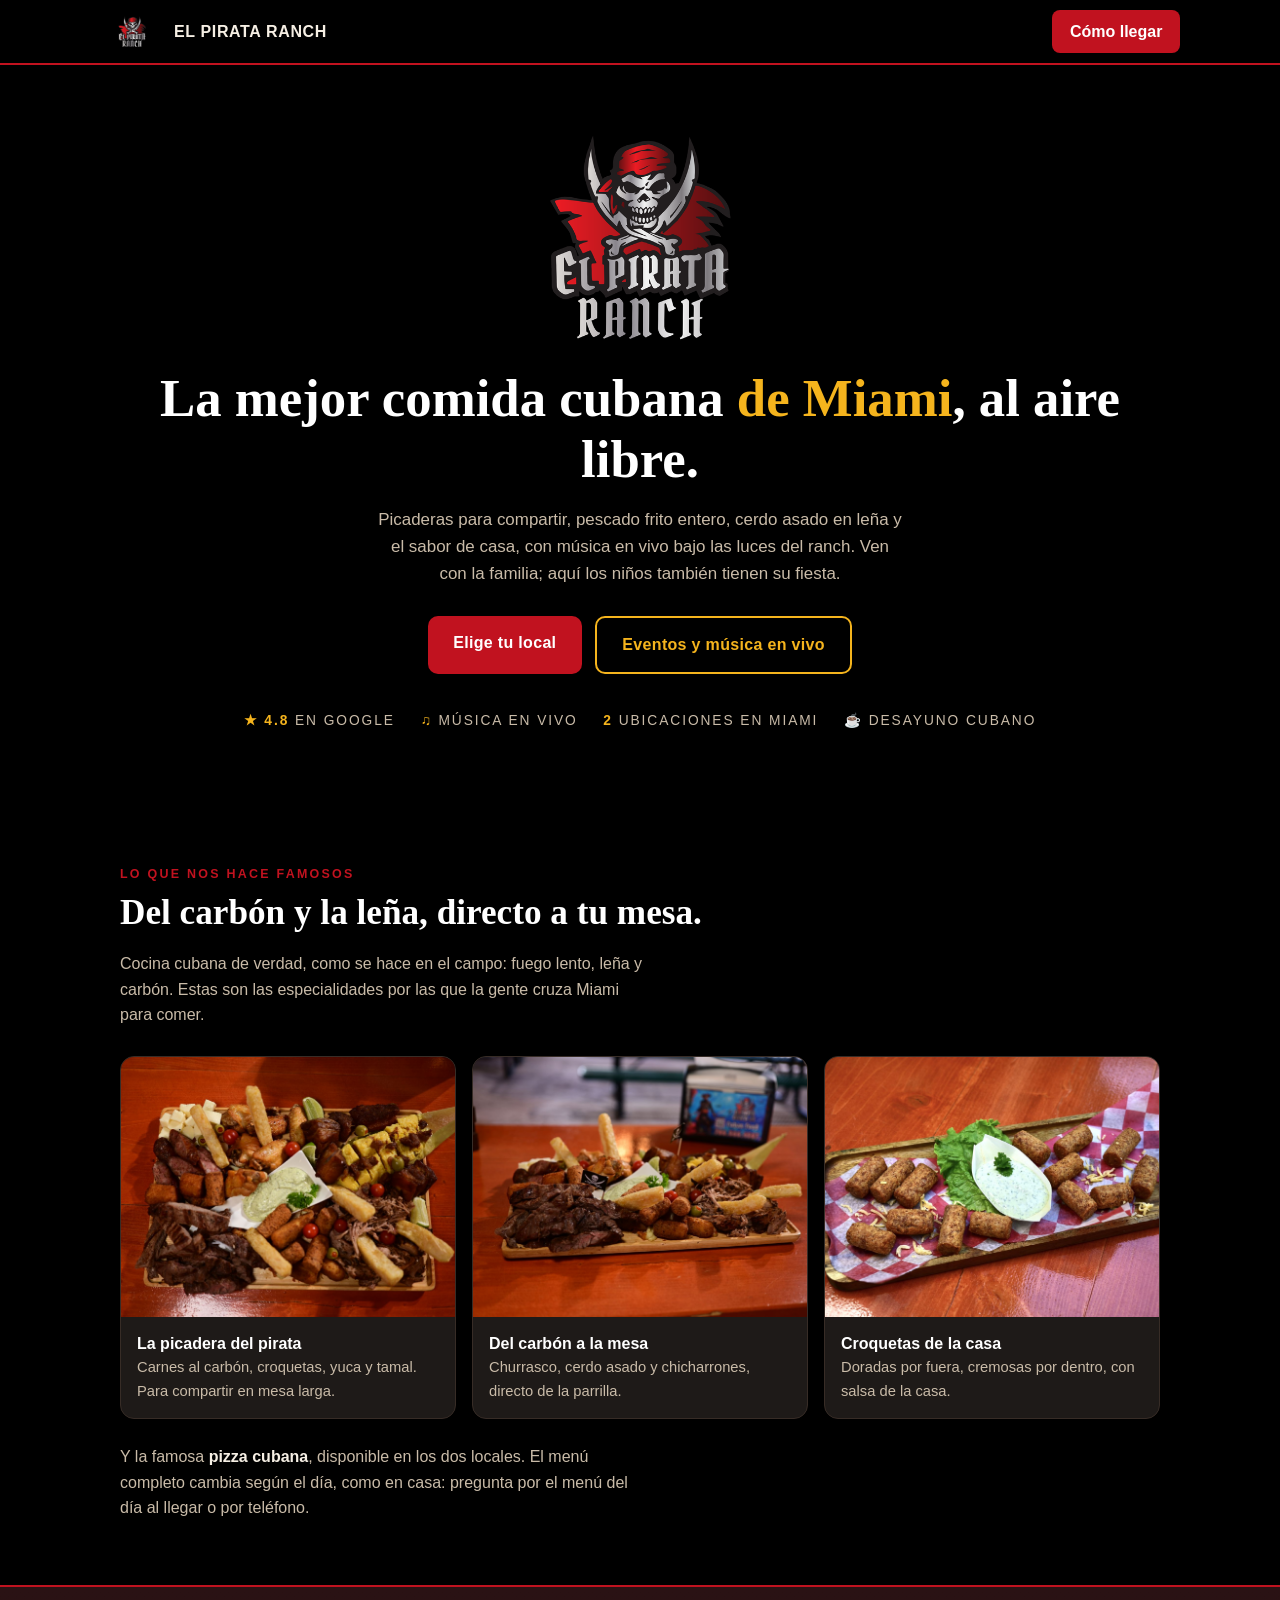
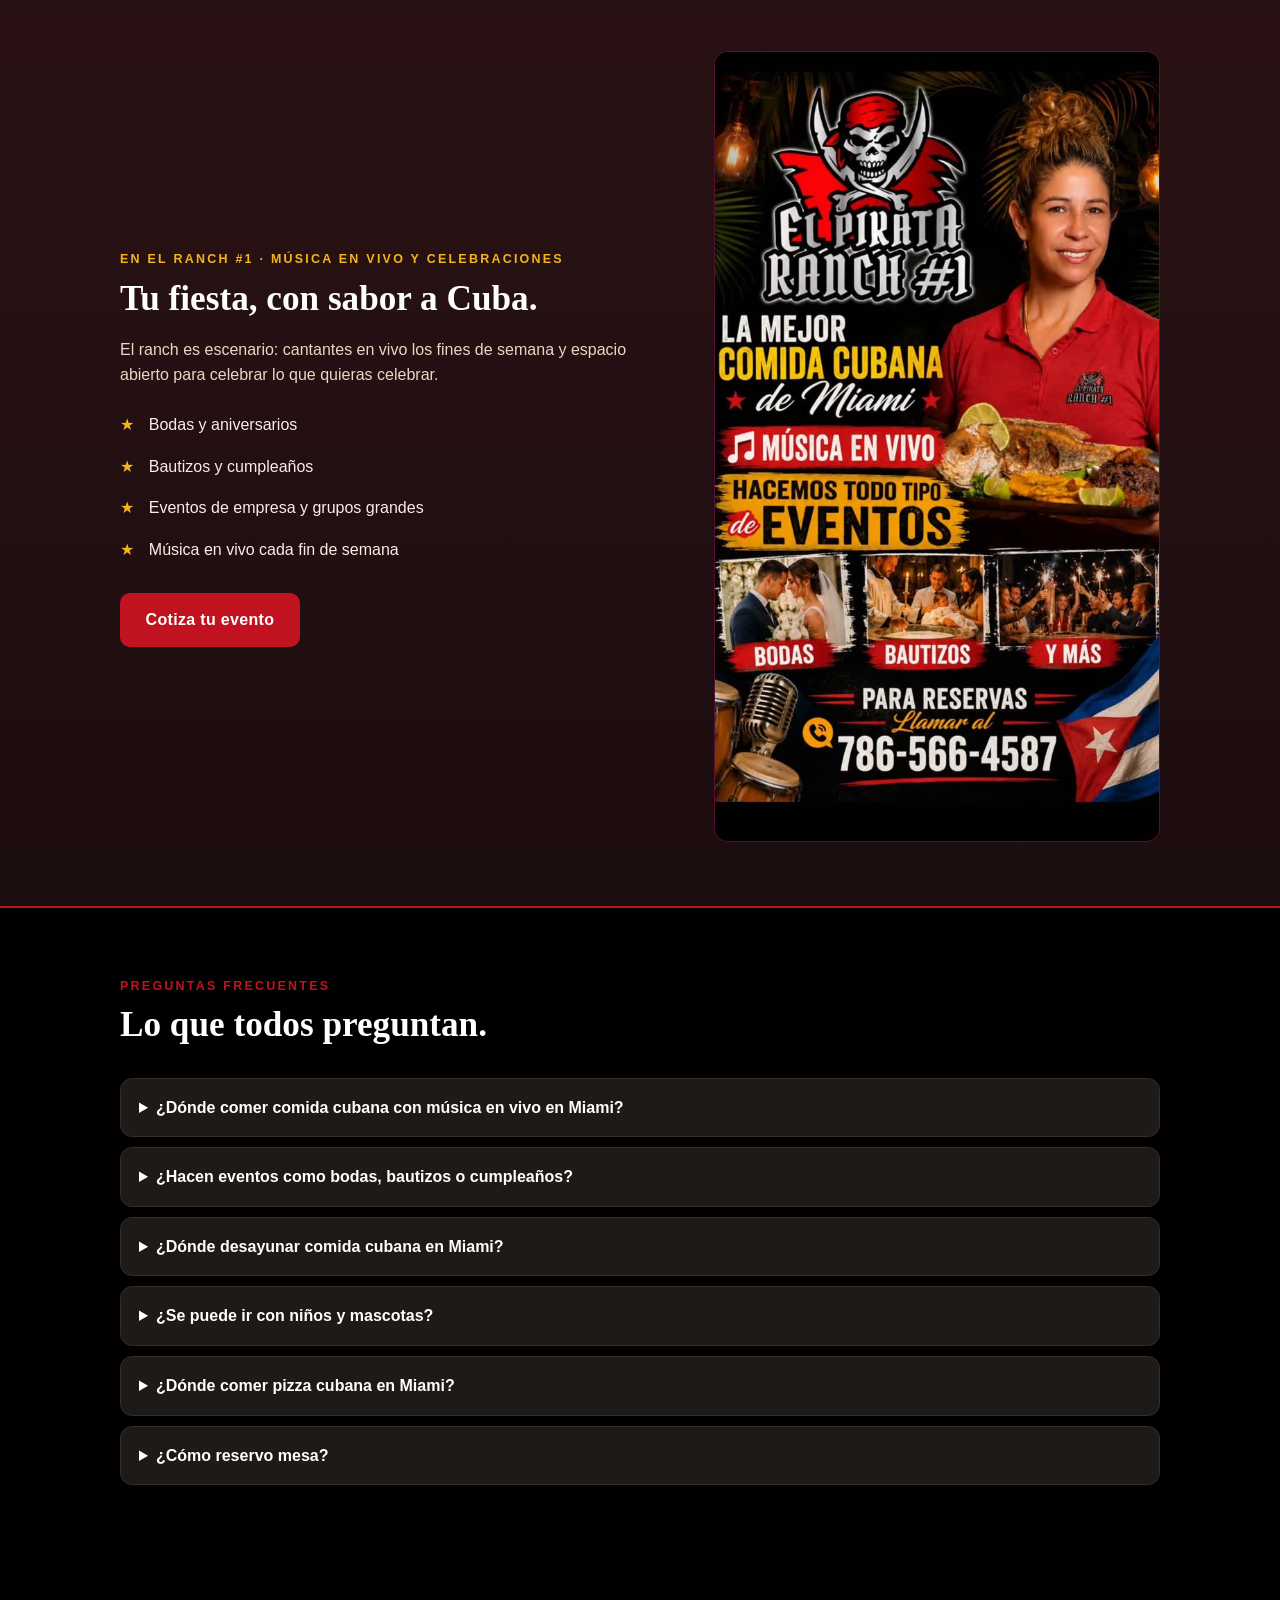
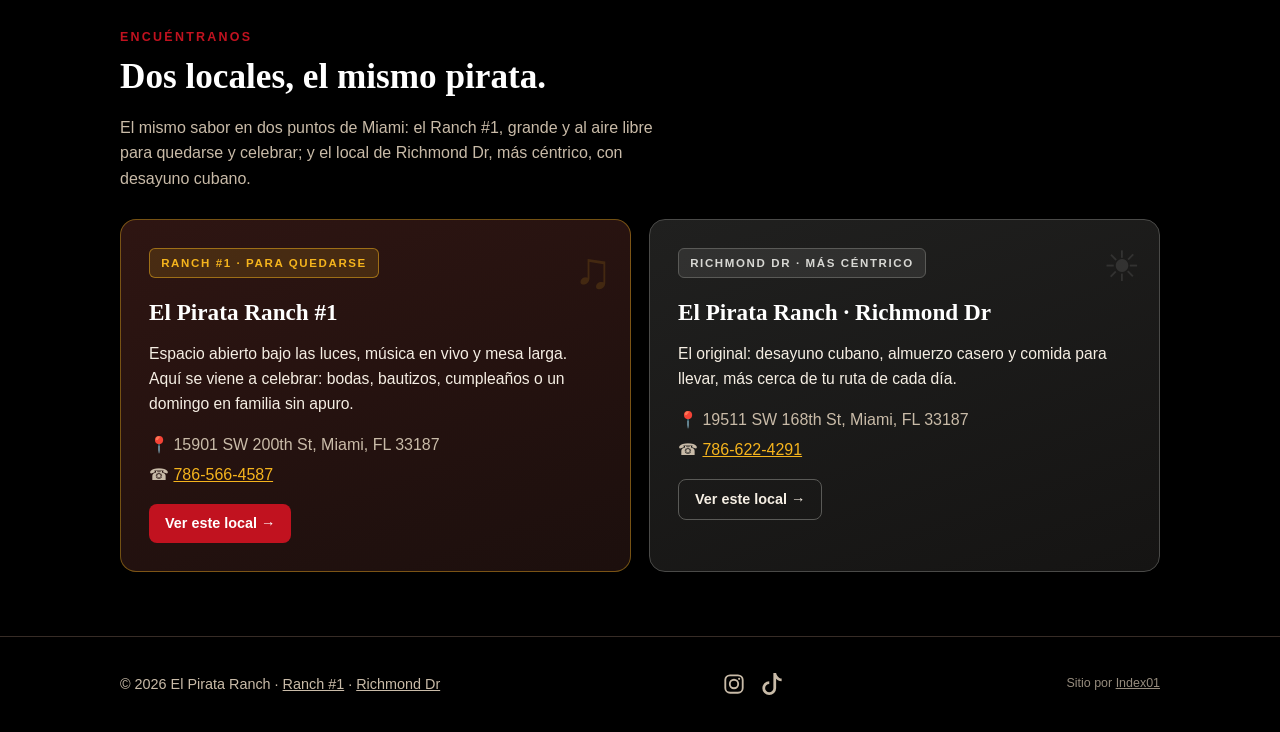
==== index.html @ 40184f6e "Correccion gramatical: por las que la gente cruza Miami Co-Authored-By: Claude Fable 5 <noreply@anth" ====
<!DOCTYPE html>
<html lang="es">
<head>
<meta charset="utf-8">
<meta name="viewport" content="width=device-width, initial-scale=1">
<title>El Pirata Ranch | Restaurante cubano al aire libre en Miami · Música en vivo y eventos</title>
<meta name="description" content="Restaurante cubano al aire libre en Miami: picaderas, pescado frito entero, cerdo asado en leña, música en vivo los fines de semana y eventos. Dos locales en la zona de Redland, Richmond y Homestead (33187). Llama y reserva.">
<link rel="canonical" href="https://elpirataranch.com/">
<meta property="og:type" content="website">
<meta property="og:locale" content="es_US">
<meta property="og:title" content="El Pirata Ranch | Comida cubana al aire libre en Miami">
<meta property="og:description" content="Comida cubana auténtica, música en vivo y eventos. Dos ubicaciones en Miami.">
<meta property="og:image" content="https://elpirataranch.com/img/picadera-cenital.jpg">
<meta property="og:url" content="https://elpirataranch.com/">
<link rel="icon" href="/favicon.ico" sizes="48x48">
<link rel="icon" type="image/png" sizes="32x32" href="/img/favicon-32.png">
<link rel="icon" type="image/png" sizes="192x192" href="/img/favicon-192.png">
<link rel="apple-touch-icon" href="/img/apple-touch-icon.png">
<link rel="stylesheet" href="/styles.css">
<script type="application/ld+json">
{
  "@context": "https://schema.org",
  "@graph": [
    {
      "@type": "Restaurant",
      "@id": "https://elpirataranch.com/#brand",
      "name": "El Pirata Ranch",
      "alternateName": "El Pirata Cuban Food",
      "description": "Restaurante cubano al aire libre en el suroeste de Miami (zona Redland, Richmond y Homestead, 33187) con dos locales: picaderas, pescado frito entero, pizza cubana, cerdo asado en leña, música en vivo los fines de semana, eventos familiares y desayuno cubano.",
      "url": "https://elpirataranch.com/",
      "logo": "https://elpirataranch.com/img/logo-marca.png",
      "image": "https://elpirataranch.com/img/picadera-cenital.jpg",
      "servesCuisine": ["Cubana", "Cuban", "Latinoamericana"],
      "priceRange": "$10-30",
      "acceptsReservations": "True",
      "keywords": "restaurante cubano Miami, comida cubana Homestead, pizza cubana Miami, comida cubana al aire libre, música en vivo Miami, eventos bodas bautizos Miami, desayuno cubano, picadera cubana",
      "sameAs": ["https://www.instagram.com/elpirata_cubanfood/", "https://www.tiktok.com/@el.pirata.miami"]
    },
    {
      "@type": "FAQPage",
      "@id": "https://elpirataranch.com/#faq",
      "mainEntity": [
        {
          "@type": "Question",
          "name": "¿Dónde comer comida cubana con música en vivo en Miami?",
          "acceptedAnswer": { "@type": "Answer", "text": "En El Pirata Ranch #1 (15901 SW 200th St, Miami, FL 33187) hay cantantes en vivo los fines de semana, con cocina cubana de leña y carbón al aire libre. Reservas al 786-566-4587." }
        },
        {
          "@type": "Question",
          "name": "¿El Pirata Ranch hace eventos como bodas, bautizos o cumpleaños?",
          "acceptedAnswer": { "@type": "Answer", "text": "Sí. El Ranch #1 es un espacio abierto para bodas, bautizos, aniversarios, cumpleaños y eventos de empresa, con música en vivo y cocina cubana. Cotiza por teléfono al 786-566-4587." }
        },
        {
          "@type": "Question",
          "name": "¿Dónde desayunar comida cubana en Miami?",
          "acceptedAnswer": { "@type": "Answer", "text": "El Pirata Ranch de Richmond Dr (19511 SW 168th St, Miami, FL 33187) abre temprano todos los días con desayuno cubano, y sirve almuerzo casero y comida para llevar. Teléfono: 786-622-4291." }
        },
        {
          "@type": "Question",
          "name": "¿Se puede ir con niños y mascotas a El Pirata Ranch?",
          "acceptedAnswer": { "@type": "Answer", "text": "Sí. El ranch es al aire libre, familiar y pet-friendly: los niños tienen espacio para su fiesta y las mascotas son bienvenidas. Hay parking amplio y gratis." }
        },
        {
          "@type": "Question",
          "name": "¿Dónde comer pizza cubana en Miami?",
          "acceptedAnswer": { "@type": "Answer", "text": "En El Pirata Ranch la pizza cubana es una de las especialidades de la casa y está disponible en sus dos locales: Ranch #1 (15901 SW 200th St) y Richmond Dr (19511 SW 168th St), Miami, FL 33187." }
        },
        {
          "@type": "Question",
          "name": "¿Cómo reservo mesa en El Pirata Ranch?",
          "acceptedAnswer": { "@type": "Answer", "text": "Por teléfono: Ranch #1 al 786-566-4587 y Richmond Dr al 786-622-4291. Pedidos online próximamente en elpirataranch.com." }
        }
      ]
    },
    {
      "@type": "Restaurant",
      "@id": "https://elpirataranch.com/ranch-1/#local",
      "name": "El Pirata Ranch #1",
      "url": "https://elpirataranch.com/ranch-1/",
      "servesCuisine": "Cubana",
      "priceRange": "$20-30",
      "telephone": "+17865664587",
      "openingHours": ["Mo-We 08:00-20:00", "Th-Su 08:00-23:00"],
      "address": { "@type": "PostalAddress", "streetAddress": "15901 SW 200th St", "addressLocality": "Miami", "addressRegion": "FL", "postalCode": "33187", "addressCountry": "US" },
      "parentOrganization": { "@id": "https://elpirataranch.com/#brand" },
      "sameAs": ["https://www.yelp.com/biz/el-pirata-ranch-miami"]
    },
    {
      "@type": "Restaurant",
      "@id": "https://elpirataranch.com/richmond/#local",
      "name": "El Pirata Ranch · Richmond Dr",
      "url": "https://elpirataranch.com/richmond/",
      "servesCuisine": "Cubana",
      "priceRange": "$10-20",
      "telephone": "+17866224291",
      "address": { "@type": "PostalAddress", "streetAddress": "19511 SW 168th St", "addressLocality": "Miami", "addressRegion": "FL", "postalCode": "33187", "addressCountry": "US" },
      "openingHours": ["Mo-Th 06:00-20:00", "Fr-Su 06:00-23:00"],
      "parentOrganization": { "@id": "https://elpirataranch.com/#brand" }
    }
  ]
}
</script>
</head>
<body>

<header>
  <div class="wrap nav">
    <a class="brand" href="/"><img src="/img/logo-marca-320.png" alt="El Pirata Ranch" width="64" height="36"><span>EL PIRATA RANCH</span></a>
    <a class="call" href="#ubicaciones">Cómo llegar</a>
  </div>
</header>

<section class="hero">
  <div class="wrap">
    <img class="logo" src="/img/logo-marca.png" alt="El Pirata Ranch" width="760" height="422" fetchpriority="high">
    <h1>La mejor comida cubana <em>de Miami</em>, al aire libre.</h1>
    <p class="lede">Picaderas para compartir, pescado frito entero, cerdo asado en leña y el sabor de casa, con música en vivo bajo las luces del ranch. Ven con la familia; aquí los niños también tienen su fiesta.</p>
    <div class="cta">
      <a class="btn btn-rojo" href="#ubicaciones">Elige tu local</a>
      <a class="btn btn-borde" href="#eventos">Eventos y música en vivo</a>
    </div>
    <div class="badges">
      <span><b>★ 4.8</b> en Google</span>
      <span><b>♫</b> Música en vivo</span>
      <span><b>2</b> ubicaciones en Miami</span>
      <span><b>☕</b> Desayuno cubano</span>
    </div>
  </div>
</section>

<section id="especialidades">
  <div class="wrap">
    <span class="sub">Lo que nos hace famosos</span>
    <h2>Del carbón y la leña, directo a tu mesa.</h2>
    <p class="intro">Cocina cubana de verdad, como se hace en el campo: fuego lento, leña y carbón. Estas son las especialidades por las que la gente cruza Miami para comer.</p>
    <div class="grid3">
      <figure class="plato">
        <img src="/img/picadera-cenital.jpg" alt="Picadera de la casa: carnes al carbón, croquetas, yuca frita y tamal" loading="lazy">
        <figcaption class="cap"><b>La picadera del pirata</b><span>Carnes al carbón, croquetas, yuca y tamal. Para compartir en mesa larga.</span></figcaption>
      </figure>
      <figure class="plato">
        <img src="/img/picadera-mesa.jpg" alt="Churrasco, cerdo asado y yuca frita servidos en tabla sobre la mesa" loading="lazy">
        <figcaption class="cap"><b>Del carbón a la mesa</b><span>Churrasco, cerdo asado y chicharrones, directo de la parrilla.</span></figcaption>
      </figure>
      <figure class="plato">
        <img src="/img/croquetas.jpg" alt="Croquetas caseras con salsa verde de la casa" loading="lazy">
        <figcaption class="cap"><b>Croquetas de la casa</b><span>Doradas por fuera, cremosas por dentro, con salsa de la casa.</span></figcaption>
      </figure>
    </div>
    <p class="intro" style="margin-top:1.6rem">Y la famosa <b style="color:var(--crema)">pizza cubana</b>, disponible en los dos locales. El menú completo cambia según el día, como en casa: pregunta por el menú del día al llegar o por teléfono.</p>
  </div>
</section>

<section class="eventos" id="eventos">
  <div class="wrap ev-grid">
    <div>
      <span class="sub" style="color:var(--oro)">En el Ranch #1 · Música en vivo y celebraciones</span>
      <h2>Tu fiesta, con sabor a Cuba.</h2>
      <p class="intro" style="color:#e8d9c4">El ranch es escenario: cantantes en vivo los fines de semana y espacio abierto para celebrar lo que quieras celebrar.</p>
      <ul class="ev-lista">
        <li>Bodas y aniversarios</li>
        <li>Bautizos y cumpleaños</li>
        <li>Eventos de empresa y grupos grandes</li>
        <li>Música en vivo cada fin de semana</li>
      </ul>
      <div class="cta" style="justify-content:flex-start;margin-top:1.4rem">
        <a class="btn btn-rojo" href="tel:+17865664587">Cotiza tu evento</a>
      </div>
    </div>
    <div class="ev-foto"><img src="/img/foto3.jpg" alt="El Pirata Ranch: música en vivo, bodas, bautizos y más" loading="lazy"></div>
  </div>
</section>

<section id="preguntas">
  <div class="wrap">
    <span class="sub">Preguntas frecuentes</span>
    <h2>Lo que todos preguntan.</h2>
    <div class="faq">
      <details>
        <summary>¿Dónde comer comida cubana con música en vivo en Miami?</summary>
        <p>En <a href="/ranch-1/">El Pirata Ranch #1</a> (15901 SW 200th St, Miami, FL 33187) hay cantantes en vivo los fines de semana, con cocina cubana de leña y carbón al aire libre. Reservas al <a href="tel:+17865664587">786-566-4587</a>.</p>
      </details>
      <details>
        <summary>¿Hacen eventos como bodas, bautizos o cumpleaños?</summary>
        <p>Sí. El Ranch #1 es un espacio abierto para bodas, bautizos, aniversarios, cumpleaños y eventos de empresa, con música en vivo y cocina cubana. Cotiza por teléfono al <a href="tel:+17865664587">786-566-4587</a>.</p>
      </details>
      <details>
        <summary>¿Dónde desayunar comida cubana en Miami?</summary>
        <p>Nuestro local de <a href="/richmond/">Richmond Dr</a> (19511 SW 168th St, Miami, FL 33187) abre temprano todos los días con desayuno cubano, y sirve almuerzo casero y comida para llevar. Teléfono: <a href="tel:+17866224291">786-622-4291</a>.</p>
      </details>
      <details>
        <summary>¿Se puede ir con niños y mascotas?</summary>
        <p>Sí. El ranch es al aire libre, familiar y pet-friendly: los niños tienen espacio para su fiesta y las mascotas son bienvenidas. Hay parking amplio y gratis.</p>
      </details>
      <details>
        <summary>¿Dónde comer pizza cubana en Miami?</summary>
        <p>Aquí. La pizza cubana es una de las especialidades de la casa y está disponible en los dos locales: <a href="/ranch-1/">Ranch #1</a> y <a href="/richmond/">Richmond Dr</a>.</p>
      </details>
      <details>
        <summary>¿Cómo reservo mesa?</summary>
        <p>Por teléfono: Ranch #1 al <a href="tel:+17865664587">786-566-4587</a> y Richmond Dr al <a href="tel:+17866224291">786-622-4291</a>. Pedidos online próximamente en esta web.</p>
      </details>
    </div>
  </div>
</section>

<section id="ubicaciones">
  <div class="wrap">
    <span class="sub">Encuéntranos</span>
    <h2>Dos locales, el mismo pirata.</h2>
    <p class="intro">El mismo sabor en dos puntos de Miami: el Ranch #1, grande y al aire libre para quedarse y celebrar; y el local de Richmond Dr, más céntrico, con desayuno cubano.</p>
    <div class="grid2">
      <div class="loc ranchon">
        <span class="tag">Ranch #1 · Para quedarse</span>
        <h3>El Pirata Ranch #1</h3>
        <p class="espiritu">Espacio abierto bajo las luces, música en vivo y mesa larga. Aquí se viene a celebrar: bodas, bautizos, cumpleaños o un domingo en familia sin apuro.</p>
        <p>📍 15901 SW 200th St, Miami, FL 33187</p>
        <p>☎ <a href="tel:+17865664587">786-566-4587</a></p>
        <div class="acciones">
          <a href="/ranch-1/">Ver este local →</a>
        </div>
      </div>
      <div class="loc centrico">
        <span class="tag">Richmond Dr · Más céntrico</span>
        <h3>El Pirata Ranch · Richmond Dr</h3>
        <p class="espiritu">El original: desayuno cubano, almuerzo casero y comida para llevar, más cerca de tu ruta de cada día.</p>
        <p>📍 19511 SW 168th St, Miami, FL 33187</p>
        <p>☎ <a href="tel:+17866224291">786-622-4291</a></p>
        <div class="acciones">
          <a href="/richmond/">Ver este local →</a>
        </div>
      </div>
    </div>
  </div>
</section>

<footer>
  <div class="wrap f-row">
    <span>© 2026 El Pirata Ranch · <a href="/ranch-1/">Ranch #1</a> · <a href="/richmond/">Richmond Dr</a></span>
    <span class="social">
      <a class="ig" href="https://www.instagram.com/elpirata_cubanfood/" target="_blank" rel="noopener" aria-label="Instagram de El Pirata Ranch" title="@elpirata_cubanfood"><svg viewBox="0 0 24 24" fill="none" stroke="currentColor" stroke-width="2" stroke-linecap="round" aria-hidden="true"><rect x="2.5" y="2.5" width="19" height="19" rx="5.2"/><circle cx="12" cy="12" r="4.6"/><circle cx="17.6" cy="6.4" r="1.15" fill="currentColor" stroke="none"/></svg></a>
      <a class="ig" href="https://www.tiktok.com/@el.pirata.miami" target="_blank" rel="noopener" aria-label="TikTok de El Pirata Ranch" title="@el.pirata.miami"><svg viewBox="0 0 16 16" fill="currentColor" aria-hidden="true"><path d="M9 0h1.98c.144.715.54 1.617 1.235 2.512C12.895 3.389 13.797 4 15 4v2c-1.753 0-3.07-.814-4-1.829V11a5 5 0 1 1-5-5v2a3 3 0 1 0 3 3V0Z"/></svg></a>
    </span>
    <span class="idx">Sitio por <a href="https://index01.net" target="_blank" rel="noopener">Index01</a></span>
  </div>
</footer>

</body>
</html>
---- styles.css ----
:root{
  --rojo:#c1121f; --rojo-osc:#8f0e17; --oro:#f5b41d; --negro:#000;
  --carbon:#1e1a18; --crema:#f6efe4; --mut:#c9bba8;
  --serif:Georgia,'Times New Roman',serif;
  --sans:-apple-system,'Segoe UI',Roboto,Arial,sans-serif;
}
*{margin:0;padding:0;box-sizing:border-box}
body{background:var(--negro);color:var(--crema);font-family:var(--sans);line-height:1.6}
img{max-width:100%;display:block}
a{color:var(--oro)}
.wrap{max-width:1080px;margin:0 auto;padding:0 20px}

/* header */
header{position:sticky;top:0;z-index:50;background:rgba(0,0,0,.92);backdrop-filter:blur(8px);border-bottom:2px solid var(--rojo)}
.nav{display:flex;align-items:center;justify-content:space-between;padding:10px 0}
.brand{display:flex;align-items:center;gap:10px;text-decoration:none;color:var(--crema);font-weight:800;letter-spacing:.04em}
.brand img{width:64px;height:auto}
.nav a.call{background:var(--rojo);color:#fff;text-decoration:none;font-weight:800;padding:.55rem 1.1rem;border-radius:8px;white-space:nowrap}
.nav a.call:hover{background:var(--rojo-osc)}

/* hero */
.hero{position:relative;overflow:hidden;text-align:center;padding:56px 0 64px;background:#000}
.hero img.logo{width:min(420px,80vw);height:auto;margin:0 auto 14px}
.hero h1{font-family:var(--serif);font-size:clamp(1.9rem,5.4vw,3.3rem);line-height:1.15;color:#fff}
.hero h1 em{font-style:normal;color:var(--oro)}
.hero p.lede{max-width:56ch;margin:1rem auto 0;color:var(--mut);font-size:1.06rem}
.cta{display:flex;gap:.8rem;justify-content:center;flex-wrap:wrap;margin-top:1.8rem}
.btn{display:inline-block;padding:.9rem 1.6rem;border-radius:10px;font-weight:800;text-decoration:none;letter-spacing:.02em}
.btn-rojo{background:var(--rojo);color:#fff}.btn-rojo:hover{background:var(--rojo-osc)}
.btn-borde{border:2px solid var(--oro);color:var(--oro)}.btn-borde:hover{background:rgba(245,180,29,.12)}
.badges{display:flex;gap:1.6rem;justify-content:center;flex-wrap:wrap;margin-top:2.2rem;font-size:.86rem;color:var(--mut);text-transform:uppercase;letter-spacing:.14em}
.badges b{color:var(--oro)}

section{padding:64px 0}
h2{font-family:var(--serif);font-size:clamp(1.5rem,3.6vw,2.2rem);color:#fff;margin-bottom:.4rem}
.sub{color:var(--rojo);font-weight:800;text-transform:uppercase;letter-spacing:.18em;font-size:.78rem}
.intro{color:var(--mut);max-width:60ch;margin-top:.6rem}

/* especialidades */
.grid3{display:grid;grid-template-columns:repeat(3,1fr);gap:16px;margin-top:28px}
.plato{background:var(--carbon);border:1px solid #372c26;border-radius:14px;overflow:hidden}
.plato img{height:260px;width:100%;object-fit:cover}
.plato .cap{padding:14px 16px}
.plato .cap b{color:#fff}
.plato .cap span{display:block;color:var(--mut);font-size:.92rem}

/* eventos */
.eventos{background:linear-gradient(180deg,#2a1214,#1c0d0f);border-top:2px solid var(--rojo);border-bottom:2px solid var(--rojo)}
.ev-grid{display:grid;grid-template-columns:1.1fr .9fr;gap:clamp(20px,4vw,48px);align-items:center}
.ev-lista{list-style:none;margin-top:1rem}
.ev-lista li{padding:.5rem 0 .5rem 1.8rem;position:relative;color:var(--crema)}
.ev-lista li::before{content:"★";position:absolute;left:0;color:var(--oro)}
.ev-foto{border-radius:14px;overflow:hidden;border:1px solid #513}

/* ubicaciones */
.grid2{display:grid;grid-template-columns:1fr 1fr;gap:18px;margin-top:28px}
.loc{border-radius:16px;padding:28px;position:relative;overflow:hidden}
.loc h3{color:#fff;font-family:var(--serif);font-size:1.45rem;margin-top:.2rem}
.loc .tag{display:inline-block;font-size:.72rem;font-weight:800;letter-spacing:.14em;text-transform:uppercase;padding:.28rem .7rem;border-radius:6px;margin-bottom:.8rem}
.loc p{color:var(--mut);margin:.3rem 0}
.loc .espiritu{color:var(--crema);margin:.6rem 0 1rem;font-size:.98rem}
.loc .acciones{display:flex;gap:.6rem;flex-wrap:wrap;margin-top:1rem}
.loc .acciones a{border-radius:8px;padding:.5rem 1rem;text-decoration:none;font-weight:700;font-size:.9rem}
.loc.ranchon{background:linear-gradient(160deg,#2e1512,#1c0f0d);border:1px solid rgba(245,180,29,.4)}
.loc.ranchon::before{content:"♫";position:absolute;right:18px;top:10px;font-size:3.2rem;color:rgba(245,180,29,.14)}
.loc.ranchon .tag{background:rgba(245,180,29,.14);color:var(--oro);border:1px solid rgba(245,180,29,.5)}
.loc.ranchon .acciones a{background:var(--rojo);color:#fff}
.loc.centrico{background:linear-gradient(160deg,#20201f,#151413);border:1px solid #4a4a48}
.loc.centrico::before{content:"☀";position:absolute;right:18px;top:14px;font-size:2.6rem;color:rgba(255,255,255,.10)}
.loc.centrico .tag{background:rgba(255,255,255,.08);color:#d8d8d4;border:1px solid #5a5a57}
.loc.centrico .acciones a{border:1px solid #5a5a57;color:var(--crema)}
.loc.centrico .acciones a:hover{border-color:var(--oro);color:var(--oro)}

/* faq */
.faq{margin-top:24px}
.faq details{background:var(--carbon);border:1px solid #372c26;border-radius:12px;margin-bottom:10px;padding:0}
.faq summary{cursor:pointer;font-weight:700;color:#fff;padding:16px 18px;list-style-position:inside}
.faq summary:hover{color:var(--oro)}
.faq details p{padding:0 18px 16px;color:var(--mut)}

/* pagina de local */
.hero-local{padding:44px 0 52px;text-align:center;background:#000}
.hero-local img.logo{width:min(260px,60vw);height:auto;margin:0 auto 10px}
.hero-local h1{font-family:var(--serif);font-size:clamp(1.7rem,4.6vw,2.7rem);line-height:1.15;color:#fff}
.hero-local h1 em{font-style:normal;color:var(--oro)}
.hero-local p.lede{max-width:56ch;margin:.8rem auto 0;color:var(--mut)}
.ficha{background:var(--carbon);border:1px solid #372c26;border-radius:16px;padding:clamp(20px,4vw,36px);margin-top:28px}
.ficha p{margin:.35rem 0;color:var(--crema)}
.ficha .dato{color:var(--mut)}
.galeria{display:grid;grid-template-columns:1fr 1fr;gap:16px;margin-top:28px}
.galeria figure{border-radius:14px;overflow:hidden;border:1px solid #372c26}
.volver{display:inline-block;margin-top:1.2rem;font-weight:700}

footer{border-top:1px solid #372c26;padding:36px 0;color:var(--mut);font-size:.9rem}
.f-row{display:flex;justify-content:space-between;gap:1rem;flex-wrap:wrap;align-items:center}
footer a{color:var(--mut)}
footer .idx{font-size:.78rem;opacity:.75}
.social{display:flex;gap:16px;align-items:center}
a.ig{display:inline-flex;align-items:center;color:var(--mut)}
a.ig:hover{color:var(--oro)}
a.ig svg{display:block;width:22px;height:22px}

@media(max-width:840px){
  .grid3{grid-template-columns:1fr}
  .grid2{grid-template-columns:1fr}
  .ev-grid{grid-template-columns:1fr}
  .galeria{grid-template-columns:1fr}
  .plato img{height:200px}
}
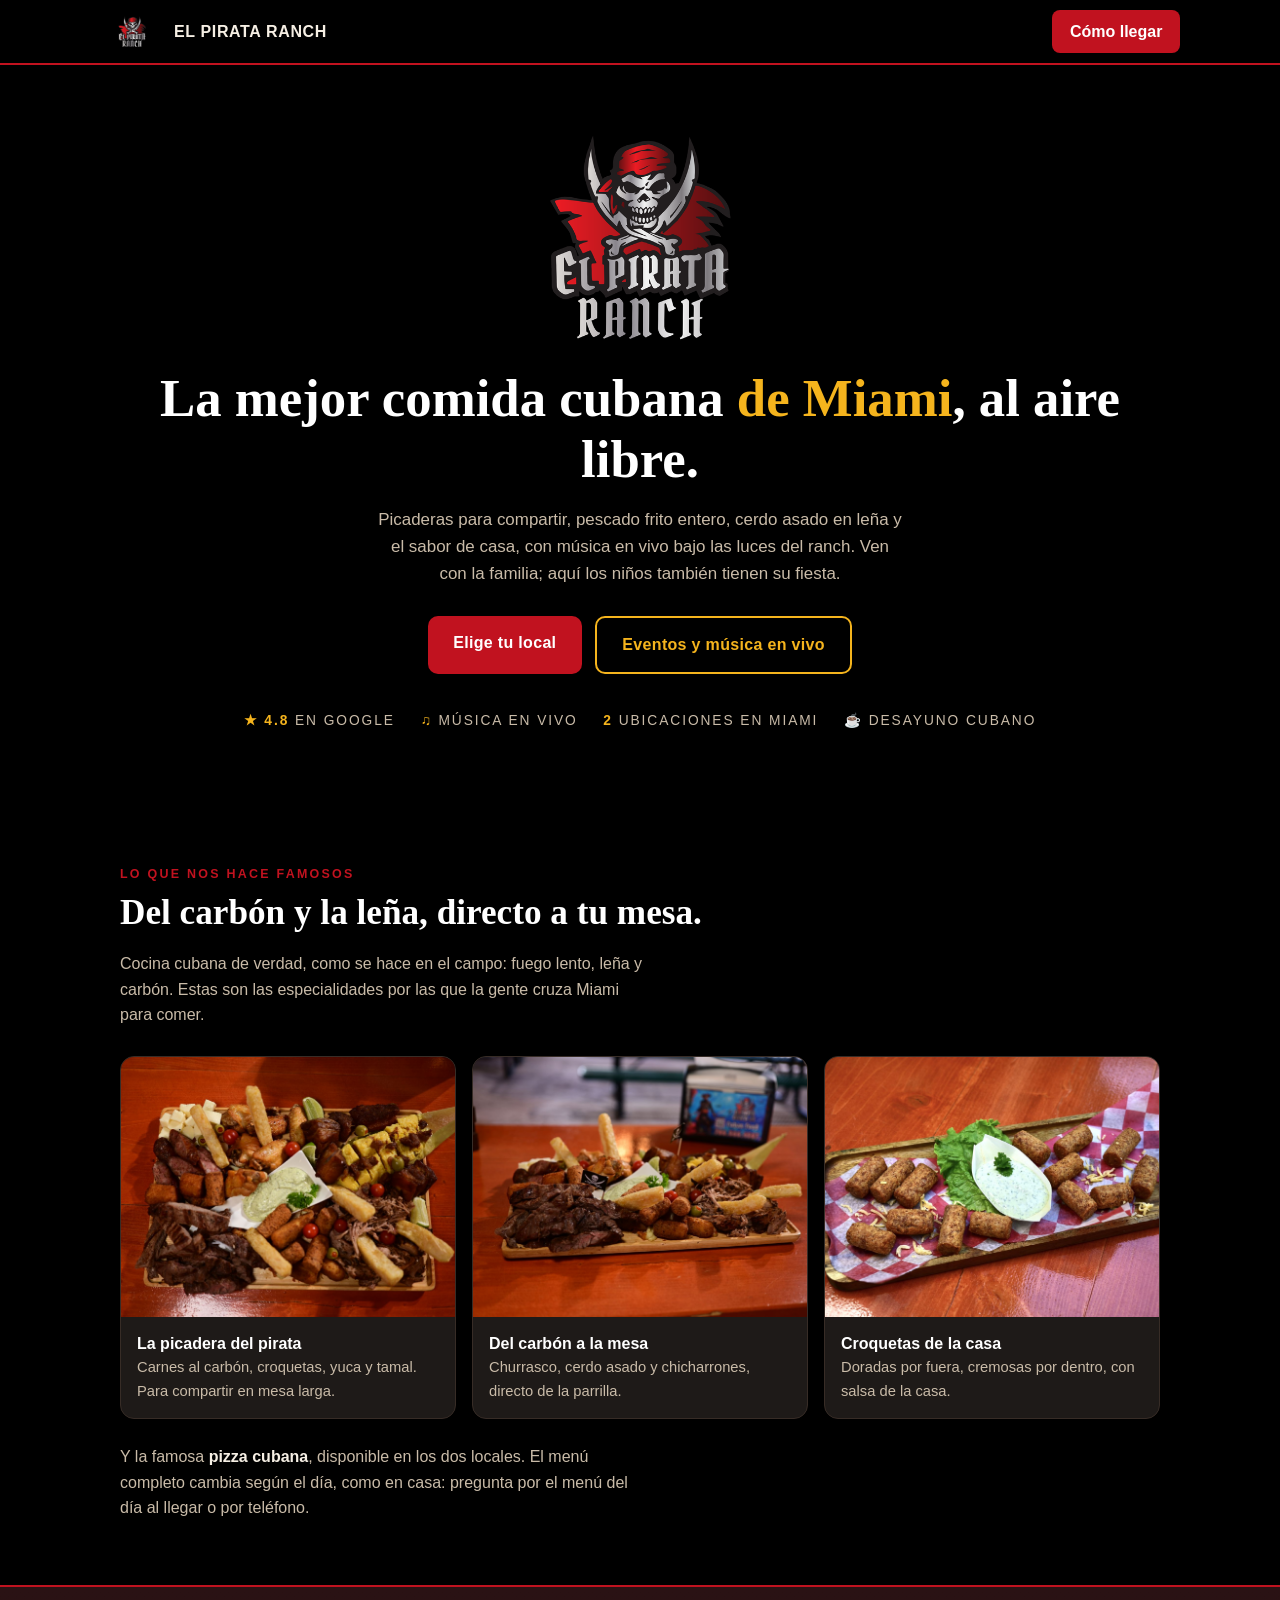
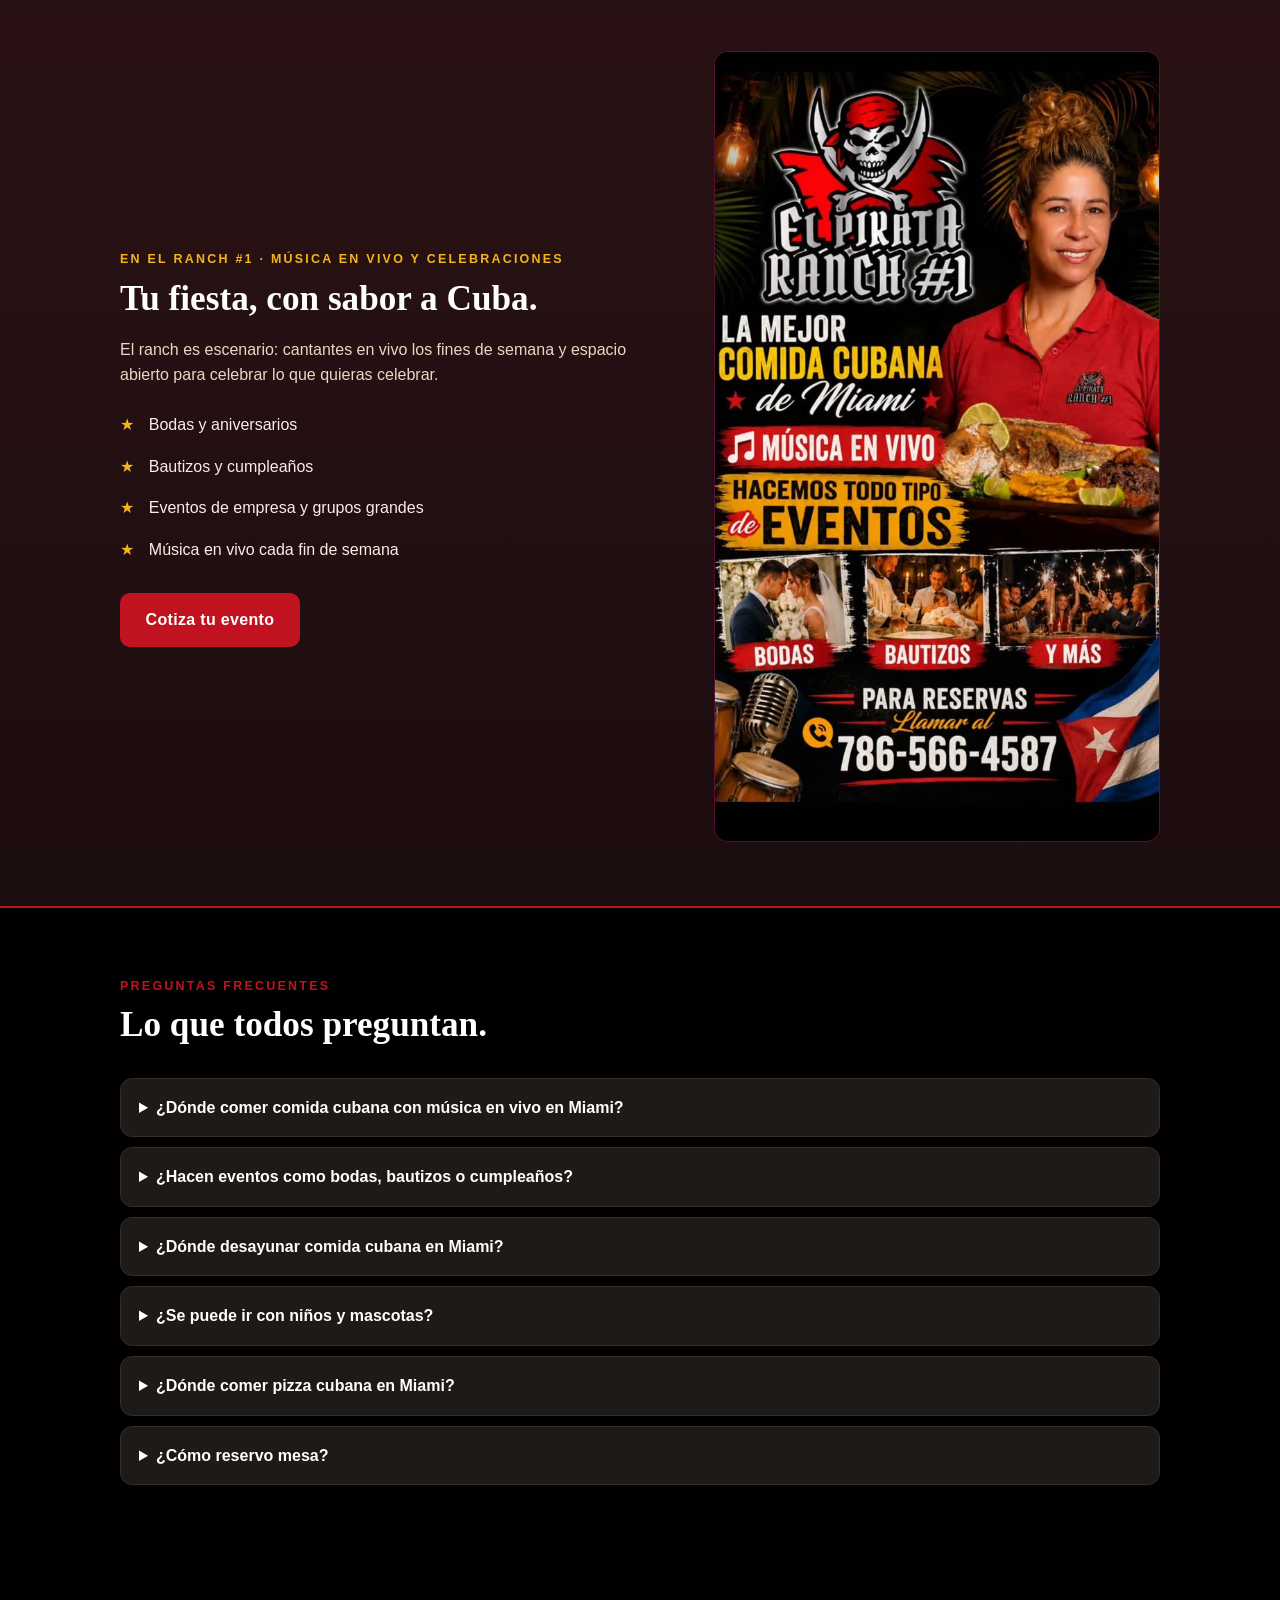
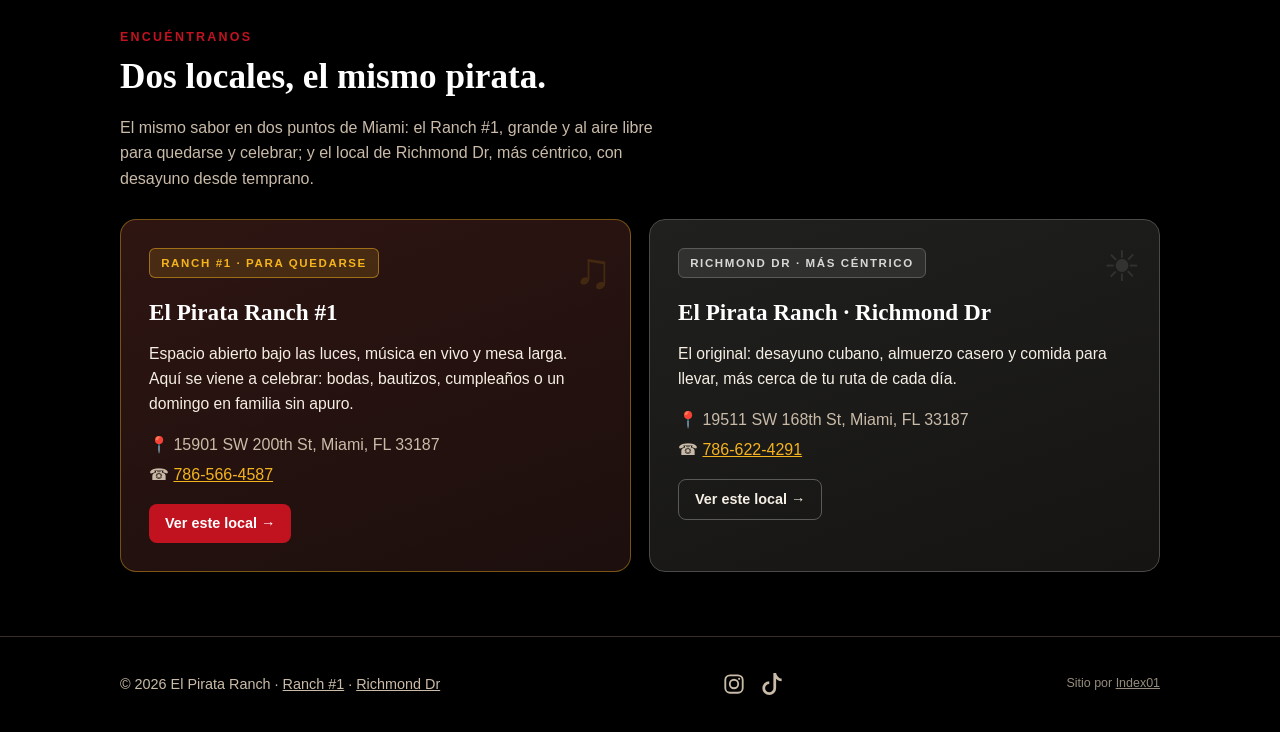
==== commit 834cf876: "Ubicaciones: con desayuno desde temprano (redaccion de Ernesto) Co-Authored-By: Claude Fable 5 <nore" ====
--- a/index.html
+++ b/index.html
@@ -208,7 +208,7 @@
   <div class="wrap">
     <span class="sub">Encuéntranos</span>
     <h2>Dos locales, el mismo pirata.</h2>
-    <p class="intro">El mismo sabor en dos puntos de Miami: el Ranch #1, grande y al aire libre para quedarse y celebrar; y el local de Richmond Dr, más céntrico, con desayuno cubano.</p>
+    <p class="intro">El mismo sabor en dos puntos de Miami: el Ranch #1, grande y al aire libre para quedarse y celebrar; y el local de Richmond Dr, más céntrico, con desayuno desde temprano.</p>
     <div class="grid2">
       <div class="loc ranchon">
         <span class="tag">Ranch #1 · Para quedarse</span>
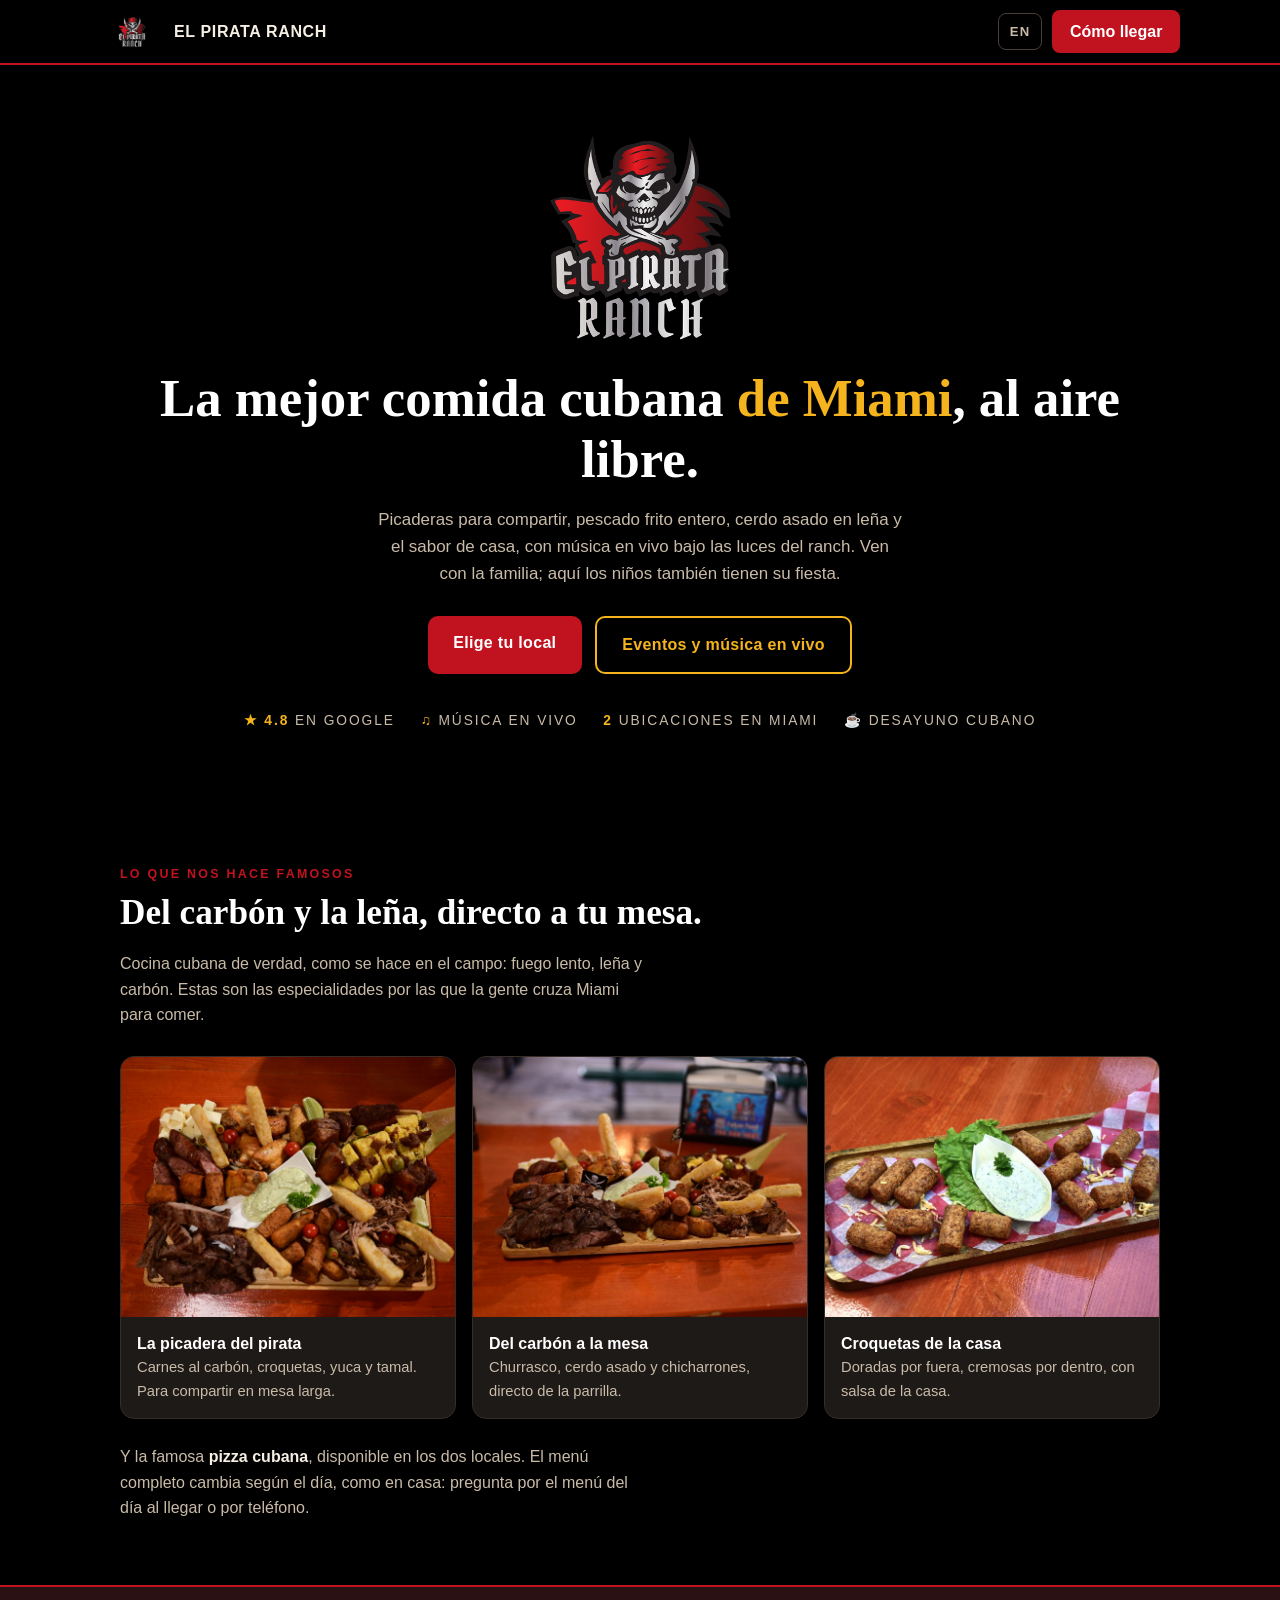
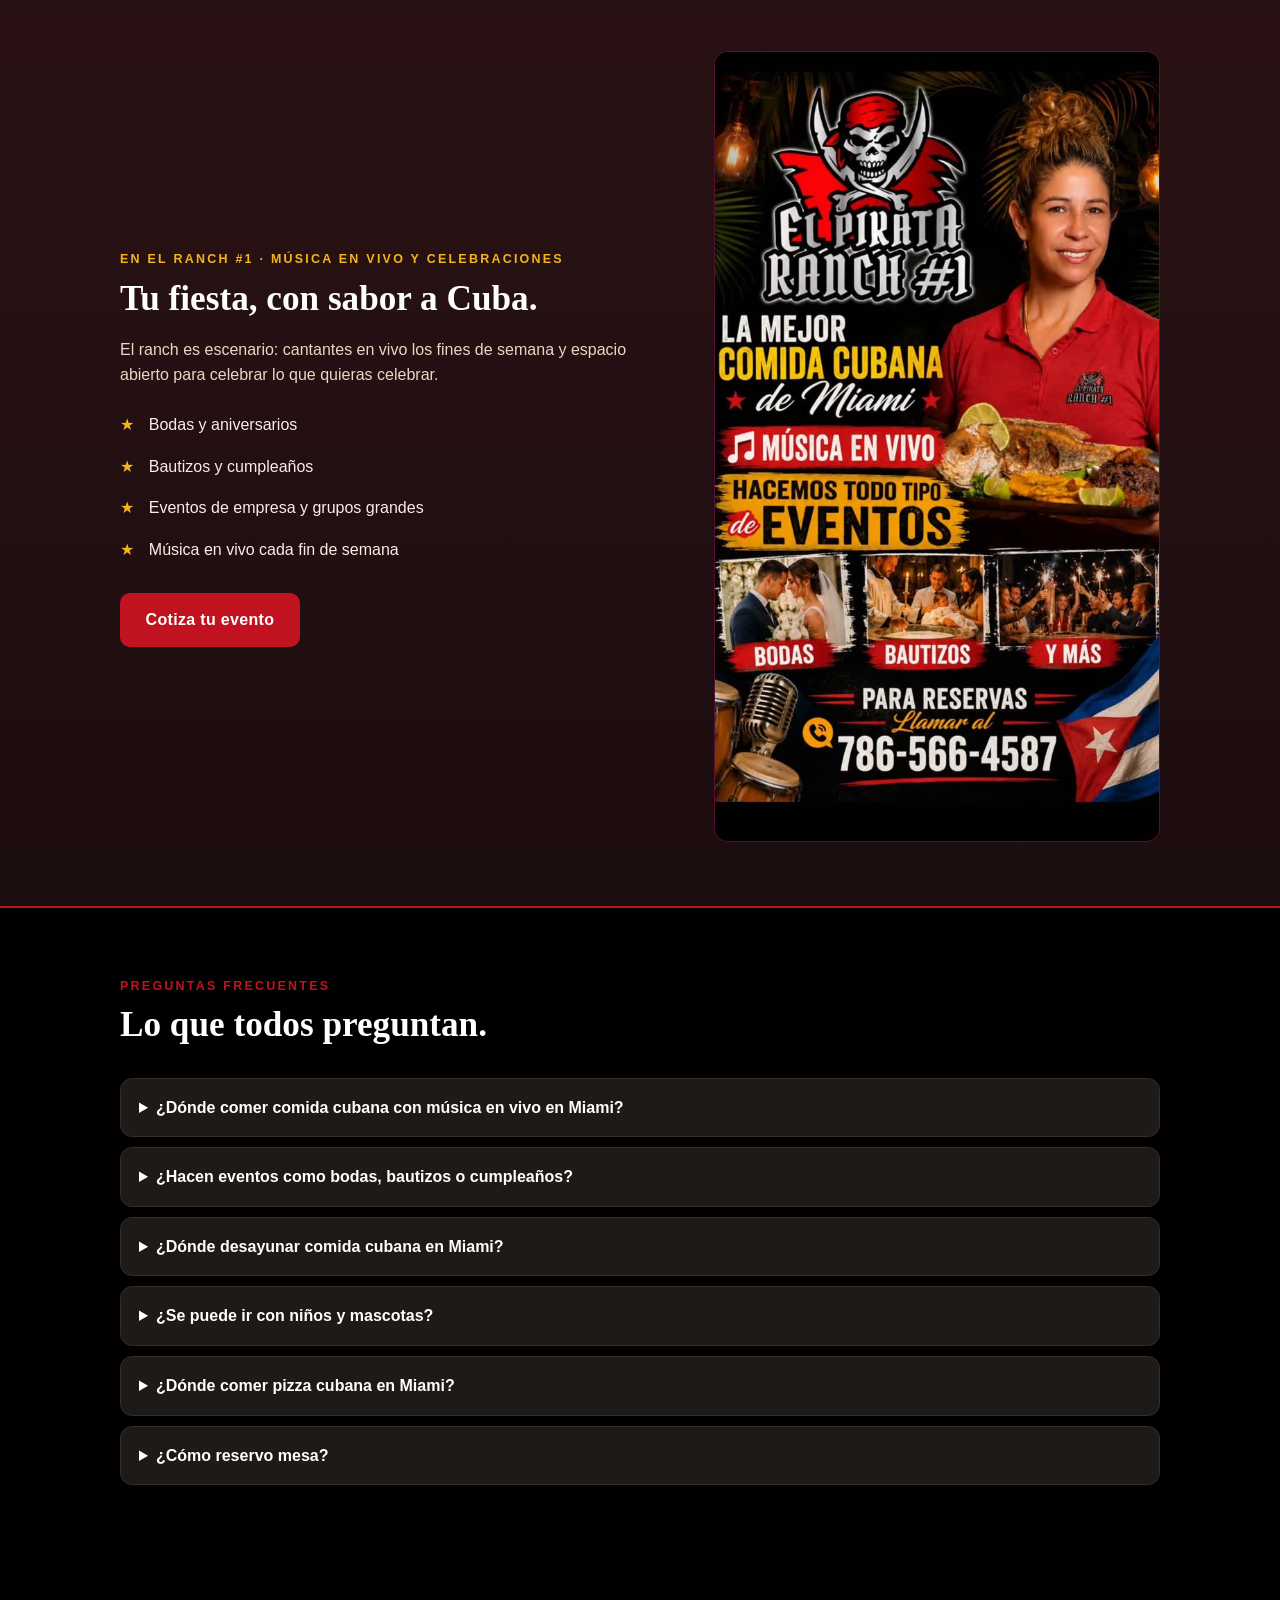
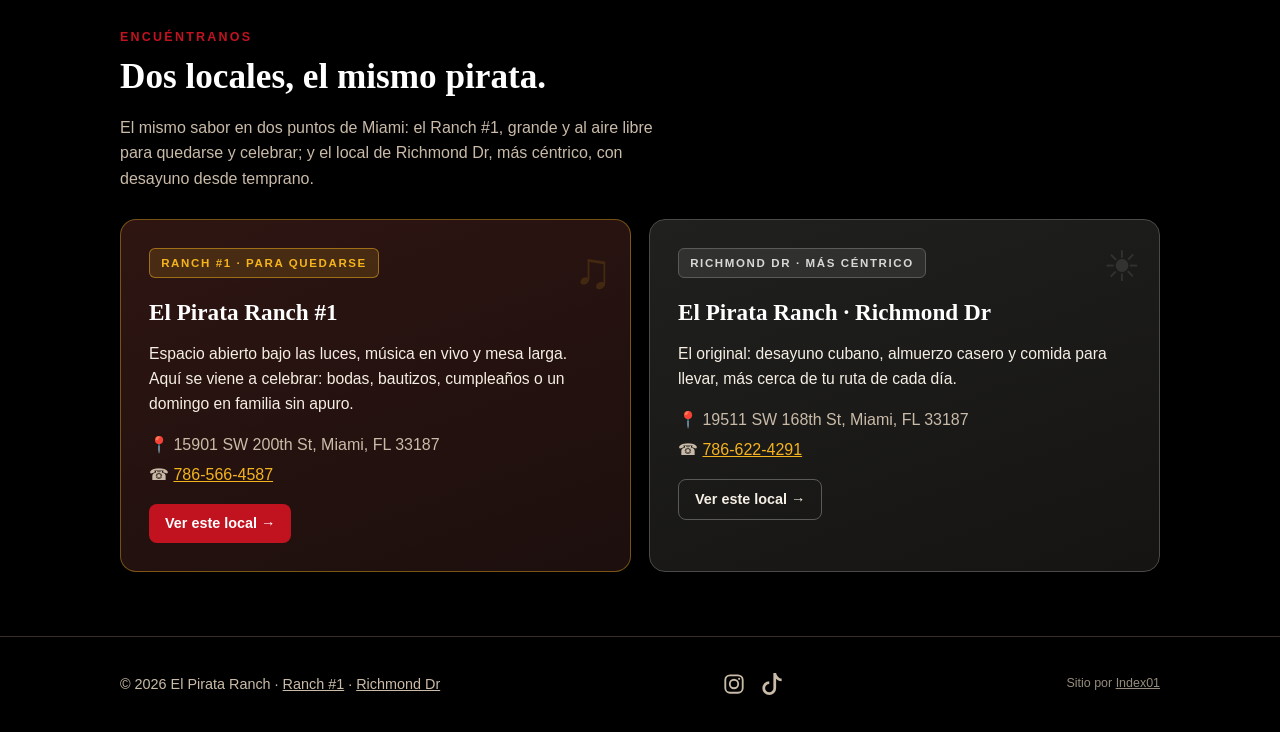
==== commit bf4bdd7a: "Version en ingles completa: en/ con hreflang y selector de idioma Paginas en/, en/ranch-1/ y en/rich" ====
--- a/index.html
+++ b/index.html
@@ -3,15 +3,23 @@
 <head>
 <meta charset="utf-8">
 <meta name="viewport" content="width=device-width, initial-scale=1">
-<title>El Pirata Ranch | Restaurante cubano al aire libre en Miami · Música en vivo y eventos</title>
-<meta name="description" content="Restaurante cubano al aire libre en Miami: picaderas, pescado frito entero, cerdo asado en leña, música en vivo los fines de semana y eventos. Dos locales en la zona de Redland, Richmond y Homestead (33187). Llama y reserva.">
+<title>El Pirata Ranch | Restaurante cubano al aire libre en Miami</title>
+<meta name="description" content="Restaurante cubano al aire libre en Miami: picaderas, pizza cubana, música en vivo y eventos. Dos locales en Redland y Richmond. Llama y reserva.">
 <link rel="canonical" href="https://elpirataranch.com/">
+<link rel="alternate" hreflang="es" href="https://elpirataranch.com/">
+<link rel="alternate" hreflang="en" href="https://elpirataranch.com/en/">
+<link rel="alternate" hreflang="x-default" href="https://elpirataranch.com/">
 <meta property="og:type" content="website">
 <meta property="og:locale" content="es_US">
 <meta property="og:title" content="El Pirata Ranch | Comida cubana al aire libre en Miami">
 <meta property="og:description" content="Comida cubana auténtica, música en vivo y eventos. Dos ubicaciones en Miami.">
-<meta property="og:image" content="https://elpirataranch.com/img/picadera-cenital.jpg">
+<meta property="og:image" content="https://elpirataranch.com/img/og-card-home.jpg">
+<meta property="og:image:width" content="1200">
+<meta property="og:image:height" content="630">
+<meta property="og:image:alt" content="El Pirata Ranch: la mejor comida cubana de Miami">
 <meta property="og:url" content="https://elpirataranch.com/">
+<meta property="og:site_name" content="El Pirata Ranch">
+<meta name="twitter:card" content="summary_large_image">
 <link rel="icon" href="/favicon.ico" sizes="48x48">
 <link rel="icon" type="image/png" sizes="32x32" href="/img/favicon-32.png">
 <link rel="icon" type="image/png" sizes="192x192" href="/img/favicon-192.png">
@@ -22,17 +30,15 @@
   "@context": "https://schema.org",
   "@graph": [
     {
-      "@type": "Restaurant",
+      "@type": "Organization",
       "@id": "https://elpirataranch.com/#brand",
       "name": "El Pirata Ranch",
       "alternateName": "El Pirata Cuban Food",
-      "description": "Restaurante cubano al aire libre en el suroeste de Miami (zona Redland, Richmond y Homestead, 33187) con dos locales: picaderas, pescado frito entero, pizza cubana, cerdo asado en leña, música en vivo los fines de semana, eventos familiares y desayuno cubano.",
+      "description": "Restaurante cubano al aire libre en el suroeste de Miami (zona Redland y Richmond, 33187, cerca de Homestead) con dos locales: picaderas, pescado frito entero, pizza cubana, cerdo asado en leña, música en vivo los fines de semana, eventos familiares y desayuno cubano.",
       "url": "https://elpirataranch.com/",
       "logo": "https://elpirataranch.com/img/logo-marca.png",
       "image": "https://elpirataranch.com/img/picadera-cenital.jpg",
-      "servesCuisine": ["Cubana", "Cuban", "Latinoamericana"],
-      "priceRange": "$10-30",
-      "acceptsReservations": "True",
+      "areaServed": ["Redland", "Richmond West", "Homestead", "Miami"],
       "keywords": "restaurante cubano Miami, comida cubana Homestead, pizza cubana Miami, comida cubana al aire libre, música en vivo Miami, eventos bodas bautizos Miami, desayuno cubano, picadera cubana",
       "sameAs": ["https://www.instagram.com/elpirata_cubanfood/", "https://www.tiktok.com/@el.pirata.miami"]
     },
@@ -47,7 +53,7 @@
         },
         {
           "@type": "Question",
-          "name": "¿El Pirata Ranch hace eventos como bodas, bautizos o cumpleaños?",
+          "name": "¿Hacen eventos como bodas, bautizos o cumpleaños?",
           "acceptedAnswer": { "@type": "Answer", "text": "Sí. El Ranch #1 es un espacio abierto para bodas, bautizos, aniversarios, cumpleaños y eventos de empresa, con música en vivo y cocina cubana. Cotiza por teléfono al 786-566-4587." }
         },
         {
@@ -57,18 +63,18 @@
         },
         {
           "@type": "Question",
-          "name": "¿Se puede ir con niños y mascotas a El Pirata Ranch?",
+          "name": "¿Se puede ir con niños y mascotas?",
           "acceptedAnswer": { "@type": "Answer", "text": "Sí. El ranch es al aire libre, familiar y pet-friendly: los niños tienen espacio para su fiesta y las mascotas son bienvenidas. Hay parking amplio y gratis." }
         },
         {
           "@type": "Question",
           "name": "¿Dónde comer pizza cubana en Miami?",
-          "acceptedAnswer": { "@type": "Answer", "text": "En El Pirata Ranch la pizza cubana es una de las especialidades de la casa y está disponible en sus dos locales: Ranch #1 (15901 SW 200th St) y Richmond Dr (19511 SW 168th St), Miami, FL 33187." }
-        },
-        {
-          "@type": "Question",
-          "name": "¿Cómo reservo mesa en El Pirata Ranch?",
-          "acceptedAnswer": { "@type": "Answer", "text": "Por teléfono: Ranch #1 al 786-566-4587 y Richmond Dr al 786-622-4291. Pedidos online próximamente en elpirataranch.com." }
+          "acceptedAnswer": { "@type": "Answer", "text": "Aquí. La pizza cubana es una de las especialidades de la casa y está disponible en los dos locales: Ranch #1 y Richmond Dr." }
+        },
+        {
+          "@type": "Question",
+          "name": "¿Cómo reservo mesa?",
+          "acceptedAnswer": { "@type": "Answer", "text": "Por teléfono: Ranch #1 al 786-566-4587 y Richmond Dr al 786-622-4291. Pedidos online próximamente en esta web." }
         }
       ]
     },
@@ -83,7 +89,7 @@
       "openingHours": ["Mo-We 08:00-20:00", "Th-Su 08:00-23:00"],
       "address": { "@type": "PostalAddress", "streetAddress": "15901 SW 200th St", "addressLocality": "Miami", "addressRegion": "FL", "postalCode": "33187", "addressCountry": "US" },
       "parentOrganization": { "@id": "https://elpirataranch.com/#brand" },
-      "sameAs": ["https://www.yelp.com/biz/el-pirata-ranch-miami"]
+      "sameAs": ["https://www.yelp.com/biz/el-pirata-ranch-miami", "https://www.instagram.com/elpirata_cubanfood/", "https://www.tiktok.com/@el.pirata.miami"]
     },
     {
       "@type": "Restaurant",
@@ -106,7 +112,10 @@
 <header>
   <div class="wrap nav">
     <a class="brand" href="/"><img src="/img/logo-marca-320.png" alt="El Pirata Ranch" width="64" height="36"><span>EL PIRATA RANCH</span></a>
-    <a class="call" href="#ubicaciones">Cómo llegar</a>
+    <span class="nav-right">
+      <a class="lang" href="/en/" hreflang="en" lang="en">EN</a>
+      <a class="call" href="#ubicaciones">Cómo llegar</a>
+    </span>
   </div>
 </header>
 
--- a/styles.css
+++ b/styles.css
@@ -17,6 +17,9 @@
 .brand img{width:64px;height:auto}
 .nav a.call{background:var(--rojo);color:#fff;text-decoration:none;font-weight:800;padding:.55rem 1.1rem;border-radius:8px;white-space:nowrap}
 .nav a.call:hover{background:var(--rojo-osc)}
+.nav-right{display:flex;gap:10px;align-items:center}
+a.lang{color:var(--mut);text-decoration:none;font-weight:800;font-size:.82rem;letter-spacing:.08em;padding:.45rem .7rem;border:1px solid #4a3e35;border-radius:8px;white-space:nowrap}
+a.lang:hover{color:var(--oro);border-color:var(--oro)}
 
 /* hero */
 .hero{position:relative;overflow:hidden;text-align:center;padding:56px 0 64px;background:#000}
